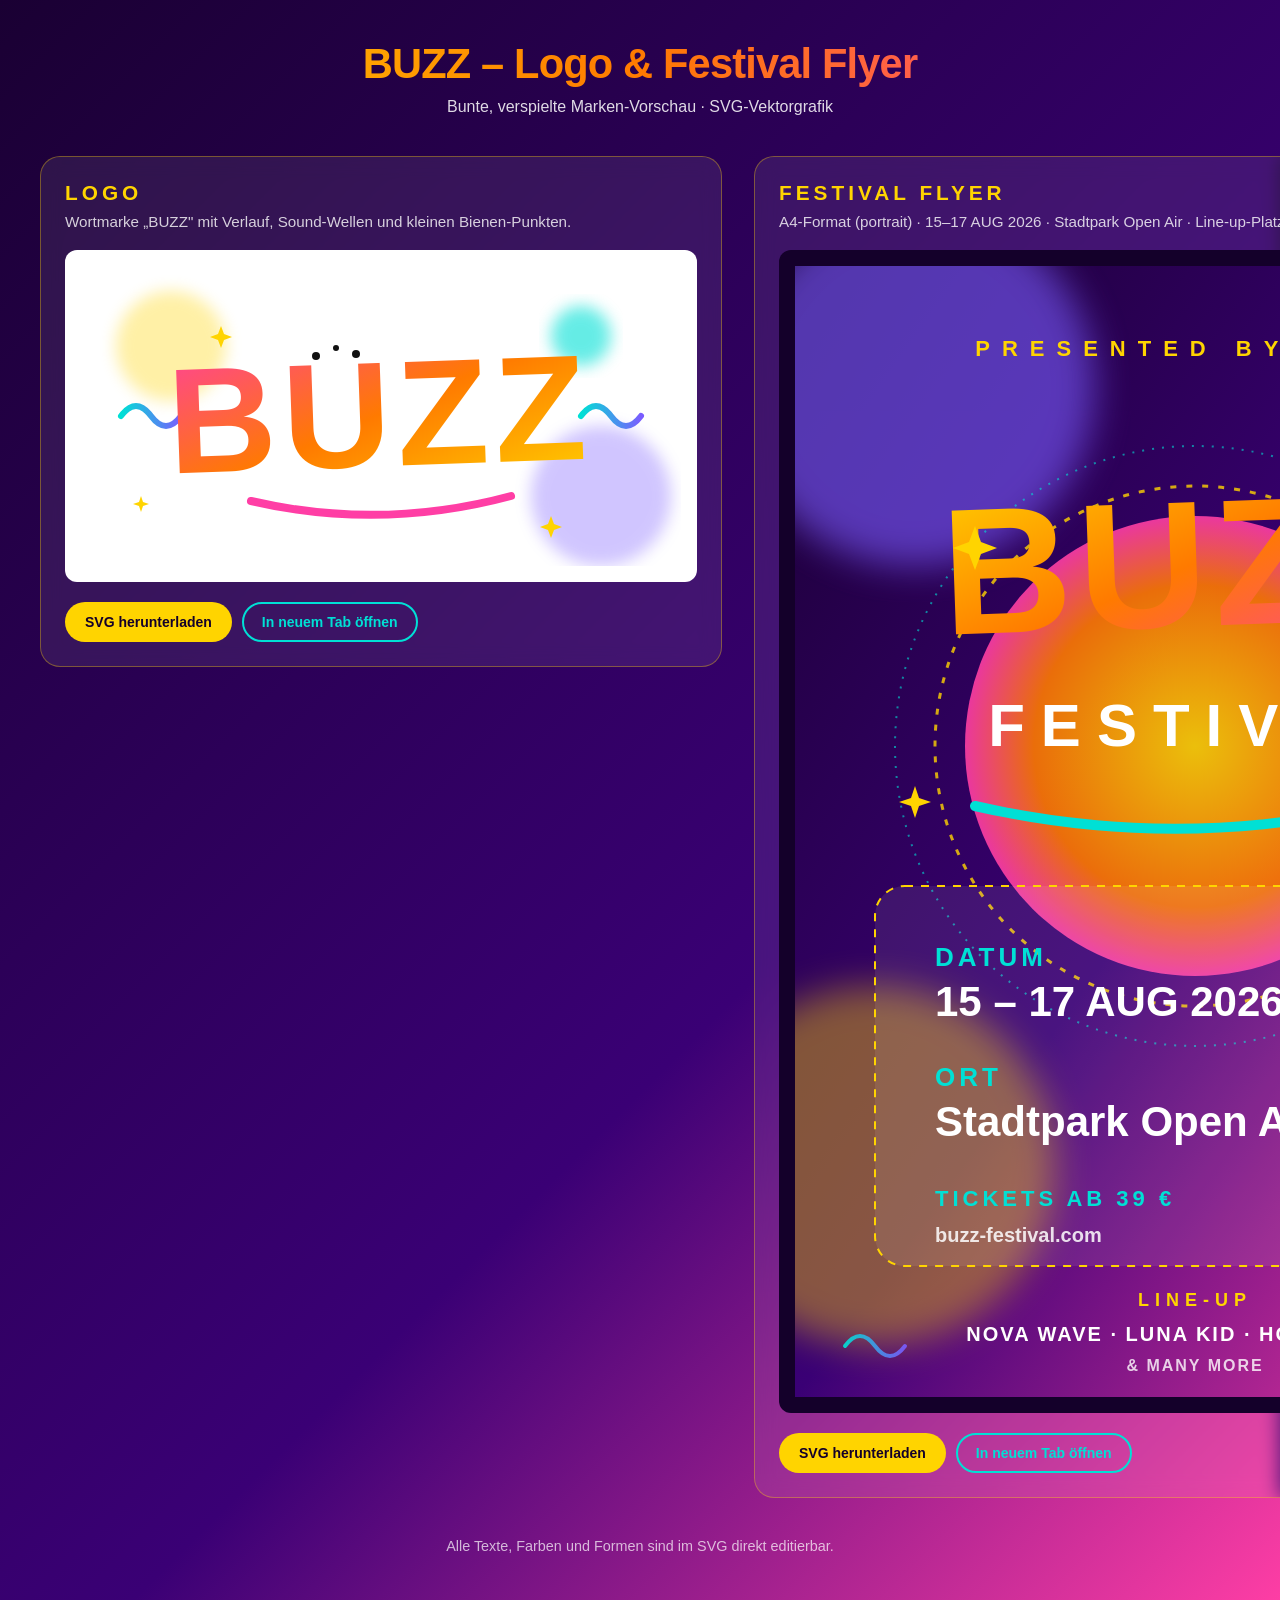
==== preview.html @ 700c00c5 "Add BUZZ Festival flyer, logo and preview page Colorful, playful vector designs: SVG logo with wordm" ====
<!DOCTYPE html>
<html lang="de">
<head>
    <meta charset="UTF-8">
    <meta name="viewport" content="width=device-width, initial-scale=1.0">
    <title>BUZZ – Logo & Flyer Vorschau</title>
    <style>
        * { box-sizing: border-box; }
        body {
            margin: 0;
            font-family: -apple-system, BlinkMacSystemFont, "Segoe UI", Roboto, sans-serif;
            background: linear-gradient(135deg, #1a0033, #3a0075 60%, #ff3ea5);
            color: white;
            min-height: 100vh;
            padding: 40px 20px;
        }
        header {
            text-align: center;
            margin-bottom: 40px;
        }
        header h1 {
            font-size: clamp(1.8rem, 4vw, 2.6rem);
            margin: 0 0 10px;
            background: linear-gradient(90deg, #FFD400, #FF7A00, #FF3EA5);
            -webkit-background-clip: text;
            background-clip: text;
            color: transparent;
            letter-spacing: -0.02em;
        }
        header p { opacity: 0.85; margin: 0; }
        .grid {
            display: grid;
            grid-template-columns: 1fr;
            gap: 32px;
            max-width: 1200px;
            margin: 0 auto;
        }
        @media (min-width: 900px) {
            .grid { grid-template-columns: 1fr 1fr; align-items: start; }
        }
        .card {
            background: rgba(255, 255, 255, 0.08);
            border: 1px solid rgba(255, 212, 0, 0.35);
            border-radius: 20px;
            padding: 24px;
            backdrop-filter: blur(10px);
        }
        .card h2 {
            margin: 0 0 8px;
            font-size: 1.3rem;
            color: #FFD400;
            letter-spacing: 4px;
            text-transform: uppercase;
        }
        .card .desc { margin: 0 0 20px; opacity: 0.8; font-size: 0.95rem; }
        .frame {
            background: white;
            border-radius: 12px;
            padding: 16px;
            display: grid;
            place-items: center;
            overflow: hidden;
        }
        .frame.dark { background: #14002a; }
        .frame svg, .frame img { width: 100%; height: auto; display: block; }
        .actions {
            display: flex;
            gap: 10px;
            flex-wrap: wrap;
            margin-top: 20px;
        }
        .btn {
            display: inline-flex;
            align-items: center;
            gap: 8px;
            padding: 10px 18px;
            border-radius: 999px;
            font-weight: 700;
            text-decoration: none;
            font-size: 14px;
            border: 2px solid transparent;
            transition: transform .15s;
        }
        .btn:hover { transform: translateY(-2px); }
        .btn-primary { background: #FFD400; color: #14002a; }
        .btn-ghost { border-color: #00E0D5; color: #00E0D5; }
        footer {
            text-align: center;
            margin-top: 40px;
            opacity: 0.7;
            font-size: 0.9rem;
        }
    </style>
</head>
<body>
    <header>
        <h1>BUZZ – Logo &amp; Festival Flyer</h1>
        <p>Bunte, verspielte Marken-Vorschau · SVG-Vektorgrafik</p>
    </header>

    <section class="grid">
        <div class="card">
            <h2>Logo</h2>
            <p class="desc">Wortmarke „BUZZ" mit Verlauf, Sound-Wellen und kleinen Bienen-Punkten.</p>
            <div class="frame">
                <object data="logo.svg" type="image/svg+xml" aria-label="BUZZ Logo"></object>
            </div>
            <div class="actions">
                <a class="btn btn-primary" href="logo.svg" download>SVG herunterladen</a>
                <a class="btn btn-ghost" href="logo.svg" target="_blank">In neuem Tab öffnen</a>
            </div>
        </div>

        <div class="card">
            <h2>Festival Flyer</h2>
            <p class="desc">A4-Format (portrait) · 15–17 AUG 2026 · Stadtpark Open Air · Line-up-Platzhalter.</p>
            <div class="frame dark">
                <object data="flyer.svg" type="image/svg+xml" aria-label="BUZZ Festival Flyer"></object>
            </div>
            <div class="actions">
                <a class="btn btn-primary" href="flyer.svg" download>SVG herunterladen</a>
                <a class="btn btn-ghost" href="flyer.svg" target="_blank">In neuem Tab öffnen</a>
            </div>
        </div>
    </section>

    <footer>
        <p>Alle Texte, Farben und Formen sind im SVG direkt editierbar.</p>
    </footer>
</body>
</html>
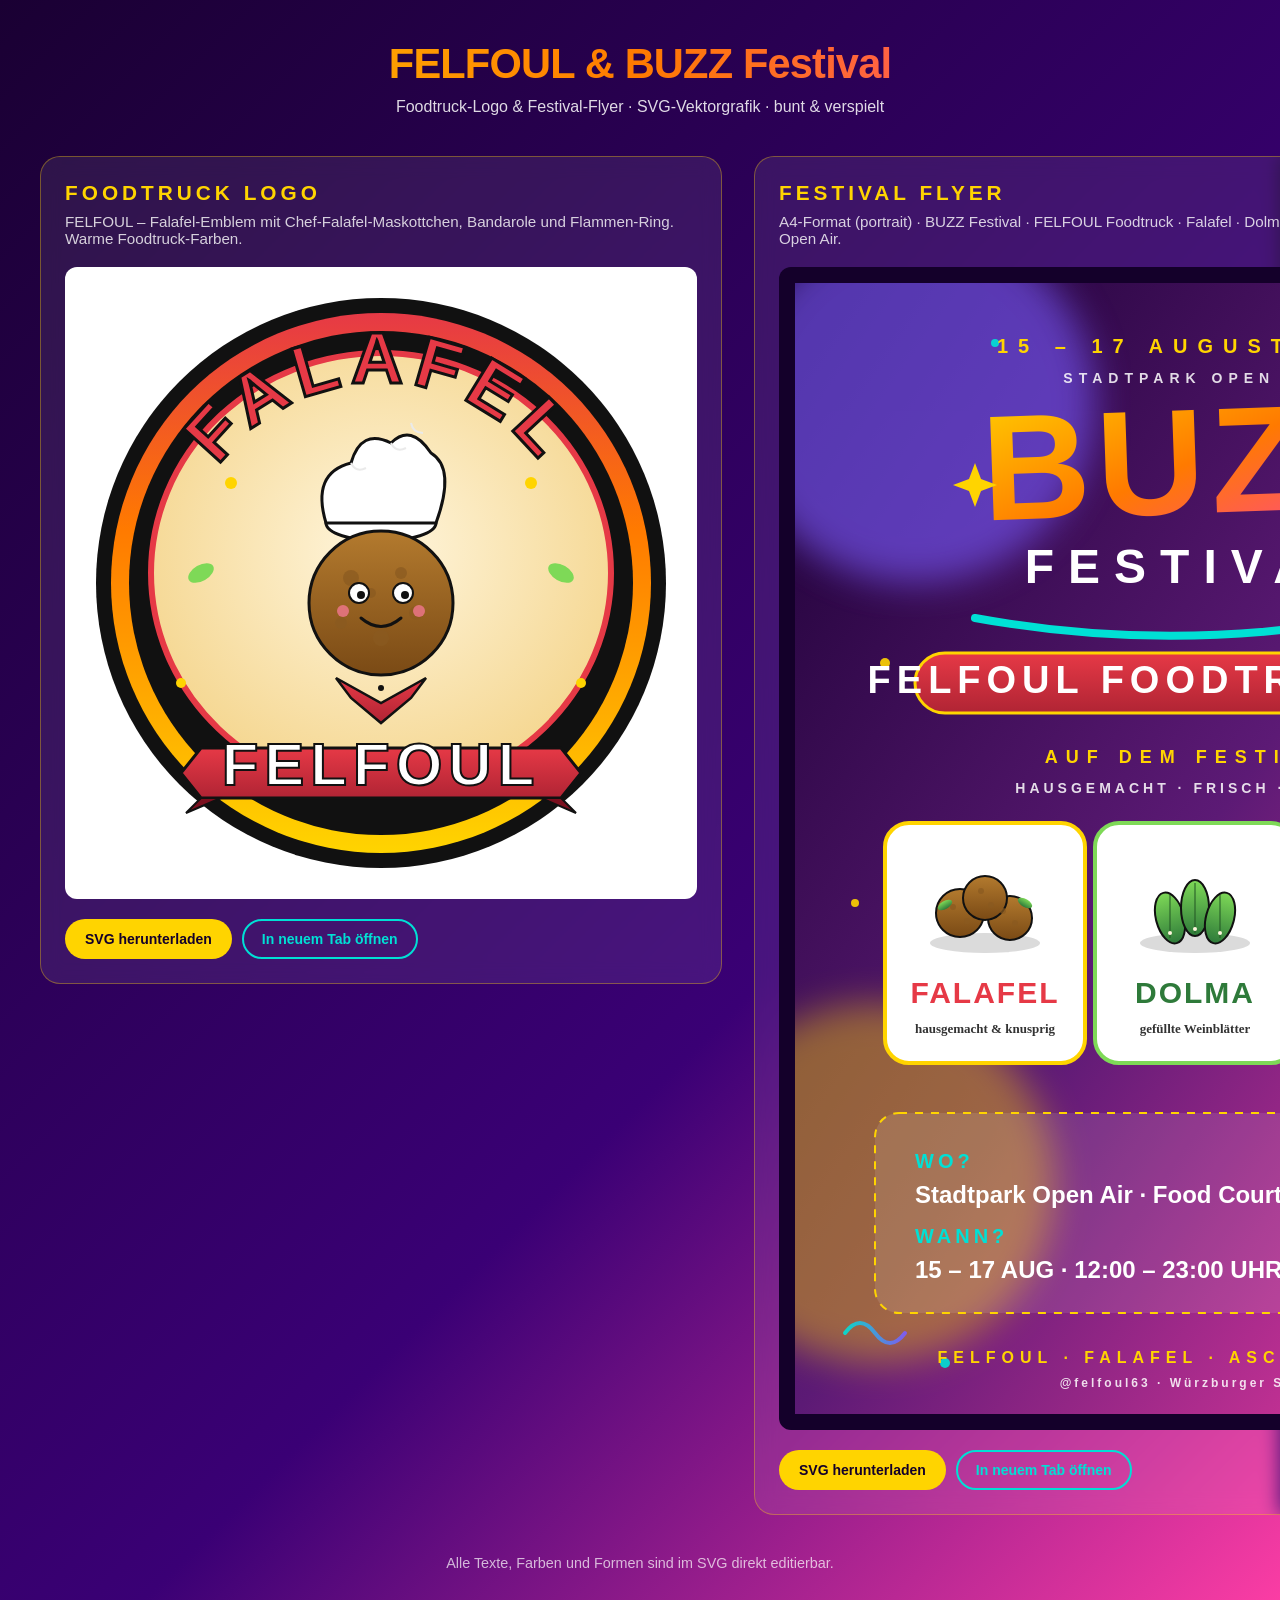
==== commit 2b6ba99d: "Rework logo and flyer for FELFOUL foodtruck at BUZZ Festival Replace generic BUZZ logo with FELFOUL " ====
--- a/preview.html
+++ b/preview.html
@@ -3,7 +3,7 @@
 <head>
     <meta charset="UTF-8">
     <meta name="viewport" content="width=device-width, initial-scale=1.0">
-    <title>BUZZ – Logo & Flyer Vorschau</title>
+    <title>FELFOUL & BUZZ Festival – Logo & Flyer</title>
     <style>
         * { box-sizing: border-box; }
         body {
@@ -94,16 +94,16 @@
 </head>
 <body>
     <header>
-        <h1>BUZZ – Logo &amp; Festival Flyer</h1>
-        <p>Bunte, verspielte Marken-Vorschau · SVG-Vektorgrafik</p>
+        <h1>FELFOUL &amp; BUZZ Festival</h1>
+        <p>Foodtruck-Logo &amp; Festival-Flyer · SVG-Vektorgrafik · bunt &amp; verspielt</p>
     </header>
 
     <section class="grid">
         <div class="card">
-            <h2>Logo</h2>
-            <p class="desc">Wortmarke „BUZZ" mit Verlauf, Sound-Wellen und kleinen Bienen-Punkten.</p>
+            <h2>Foodtruck Logo</h2>
+            <p class="desc">FELFOUL – Falafel-Emblem mit Chef-Falafel-Maskottchen, Bandarole und Flammen-Ring. Warme Foodtruck-Farben.</p>
             <div class="frame">
-                <object data="logo.svg" type="image/svg+xml" aria-label="BUZZ Logo"></object>
+                <object data="logo.svg" type="image/svg+xml" aria-label="FELFOUL Logo"></object>
             </div>
             <div class="actions">
                 <a class="btn btn-primary" href="logo.svg" download>SVG herunterladen</a>
@@ -113,7 +113,7 @@
 
         <div class="card">
             <h2>Festival Flyer</h2>
-            <p class="desc">A4-Format (portrait) · 15–17 AUG 2026 · Stadtpark Open Air · Line-up-Platzhalter.</p>
+            <p class="desc">A4-Format (portrait) · BUZZ Festival · FELFOUL Foodtruck · Falafel · Dolma · Slush-Eis · 15–17 AUG 2026 · Stadtpark Open Air.</p>
             <div class="frame dark">
                 <object data="flyer.svg" type="image/svg+xml" aria-label="BUZZ Festival Flyer"></object>
             </div>
